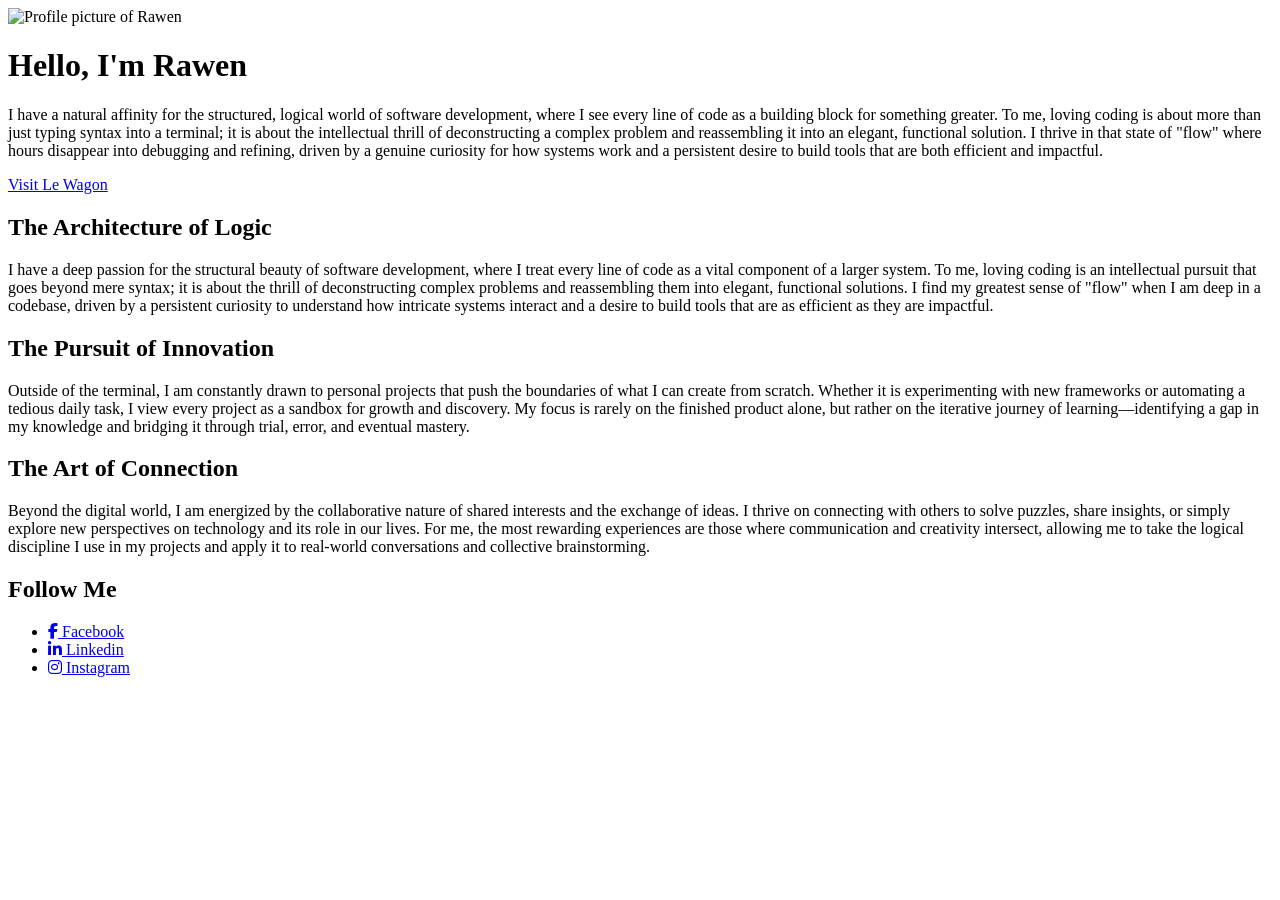
==== index.html @ 0d4669b2 "Rename Profil.html to index.html" ====
<!DOCTYPE html>
<html lang="en">
<head>
  <meta charset="utf-8">
  <meta name="viewport" content="width=device-width, initial-scale=1">
  <title>My Profile - Rawen</title>
  
  <link rel="stylesheet" href="https://cdnjs.cloudflare.com/ajax/libs/font-awesome/6.4.0/css/all.min.css">
  <link href="https://fonts.googleapis.com/css2?family=Poppins:wght@300;400;600&display=swap" rel="stylesheet">
  <link rel="stylesheet" href="style.css">
</head>
<body>

  <div class="container">
    
    <header class="profile-header">
      <img src="riri.JPEG" alt="Profile picture of Rawen" class="profile-img">
      <h1>Hello, I'm Rawen</h1>
      <p class="intro-text">I have a natural affinity for the structured, logical world of software development, where I see every line of code as a building block for something greater. To me, loving coding is about more than just typing syntax into a terminal; it is about the intellectual thrill of deconstructing a complex problem and reassembling it into an elegant, functional solution. I thrive in that state of "flow" where hours disappear into debugging and refining, driven by a genuine curiosity for how systems work and a persistent desire to build tools that are both efficient and impactful.</p>
      <a href="https://www.lewagon.com" class="btn" target="_blank">Visit Le Wagon</a>
    </header>

    <main>
      <section class="card">
        <h2>The Architecture of Logic</h2>
        <p>I have a deep passion for the structural beauty of software development, where I treat every line of code as a vital component of a larger system. To me, loving coding is an intellectual pursuit that goes beyond mere syntax; it is about the thrill of deconstructing complex problems and reassembling them into elegant, functional solutions. I find my greatest sense of "flow" when I am deep in a codebase, driven by a persistent curiosity to understand how intricate systems interact and a desire to build tools that are as efficient as they are impactful.</p>
      </section>

      <section class="card">
        <h2>The Pursuit of Innovation</h2>
        <p>Outside of the terminal, I am constantly drawn to personal projects that push the boundaries of what I can create from scratch. Whether it is experimenting with new frameworks or automating a tedious daily task, I view every project as a sandbox for growth and discovery. My focus is rarely on the finished product alone, but rather on the iterative journey of learning—identifying a gap in my knowledge and bridging it through trial, error, and eventual mastery.</p>
      </section>

      <section class="card">
        <h2>The Art of Connection</h2>
        <p>Beyond the digital world, I am energized by the collaborative nature of shared interests and the exchange of ideas. I thrive on connecting with others to solve puzzles, share insights, or simply explore new perspectives on technology and its role in our lives. For me, the most rewarding experiences are those where communication and creativity intersect, allowing me to take the logical discipline I use in my projects and apply it to real-world conversations and collective brainstorming.</p>
      </section>
    </main>

    <footer class="social-footer">
      <h2>Follow Me</h2>
      <ul class="social-links">
        <li>
          <a href="https://www.facebook.com/rourou.omri.5" class="social-btn facebook">
            <i class="fab fa-facebook-f"></i> Facebook
          </a>
        </li>
        <li>
          <a href="#" class="social-btn linkedin">
            <i class="fab fa-linkedin-in"></i> Linkedin
          </a>
        </li>
        <li>
          <a href="https://www.instagram.com/rawen_omri/" class="social-btn instagram">
            <i class="fab fa-instagram"></i> Instagram
          </a>
        </li>
      </ul>
    </footer>

  </div>

</body>
</html>
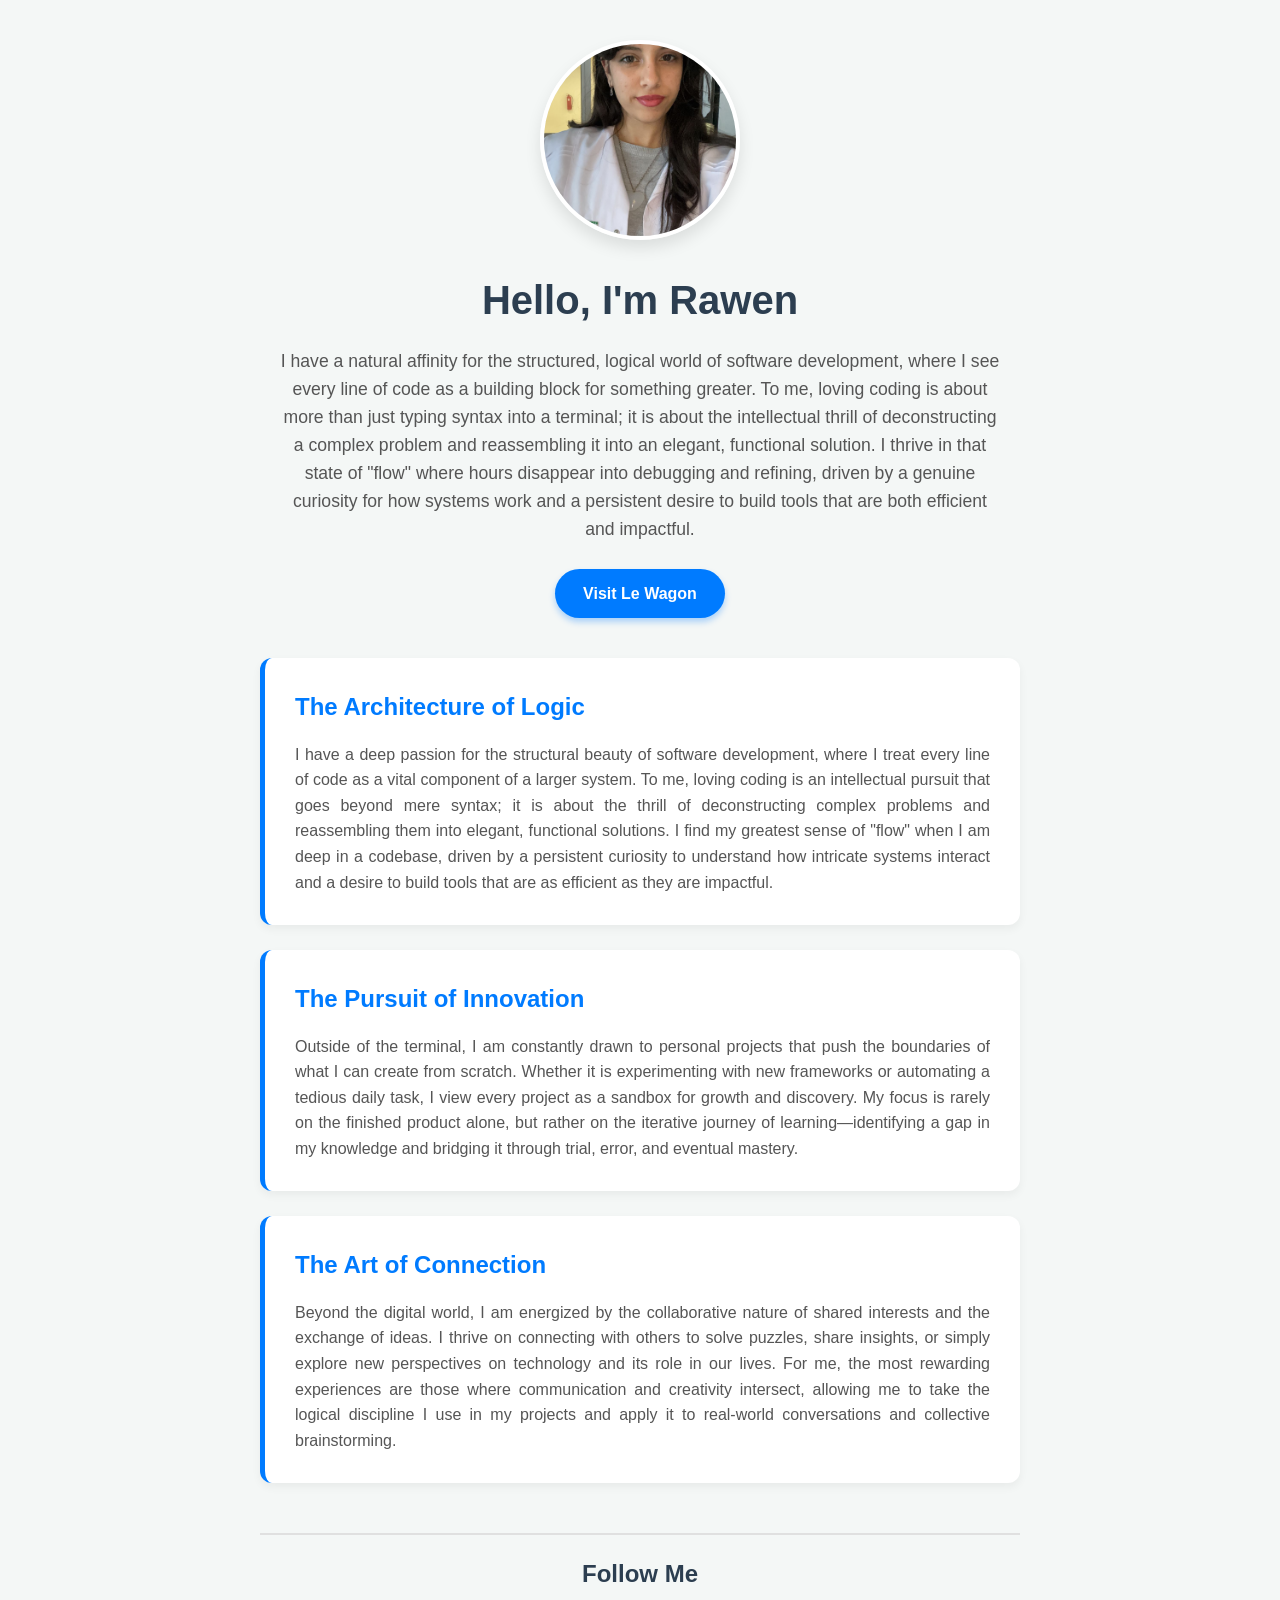
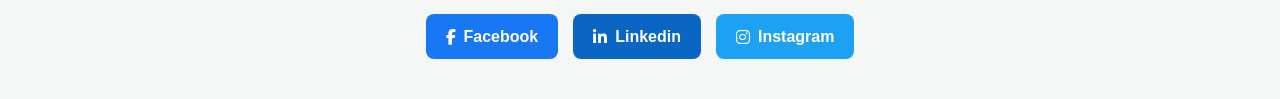
==== commit 371f37b4: "Update index.html" ====
--- a/index.html
+++ b/index.html
@@ -14,7 +14,7 @@
   <div class="container">
     
     <header class="profile-header">
-      <img src="riri.JPEG" alt="Profile picture of Rawen" class="profile-img">
+      <img src="riri.jpeg" alt="Profile picture of Rawen" class="profile-img">
       <h1>Hello, I'm Rawen</h1>
       <p class="intro-text">I have a natural affinity for the structured, logical world of software development, where I see every line of code as a building block for something greater. To me, loving coding is about more than just typing syntax into a terminal; it is about the intellectual thrill of deconstructing a complex problem and reassembling it into an elegant, functional solution. I thrive in that state of "flow" where hours disappear into debugging and refining, driven by a genuine curiosity for how systems work and a persistent desire to build tools that are both efficient and impactful.</p>
       <a href="https://www.lewagon.com" class="btn" target="_blank">Visit Le Wagon</a>
--- a/style.css
+++ b/style.css
@@ -0,0 +1,139 @@
+/* --- Global Styles & Reset --- */
+* {
+  margin: 0;
+  padding: 0;
+  box-sizing: border-box;
+}
+
+body {
+  /* A bright, clean background with a modern sans-serif font */
+  font-family: 'Poppins', sans-serif;
+  background-color: #f4f7f6;
+  color: #333;
+  line-height: 1.6;
+}
+
+/* --- Layout Container --- */
+.container {
+  max-width: 800px;
+  margin: 0 auto;
+  padding: 40px 20px;
+}
+
+/* --- Header Section --- */
+.profile-header {
+  text-align: center;
+  margin-bottom: 40px;
+}
+
+.profile-img {
+  width: 200px;
+  height: 200px;
+  object-fit: cover; /* Keeps the image from stretching */
+  border-radius: 50%; /* Makes the image a perfect circle */
+  border: 4px solid #ffffff;
+  box-shadow: 0 8px 16px rgba(0,0,0,0.1);
+  margin-bottom: 20px;
+}
+
+h1 {
+  font-size: 2.5rem;
+  color: #2c3e50;
+  margin-bottom: 15px;
+}
+
+.intro-text {
+  font-size: 1.1rem;
+  color: #555;
+  margin-bottom: 25px;
+  padding: 0 20px;
+}
+
+/* --- Buttons --- */
+.btn {
+  display: inline-block;
+  background-color: #007bff; /* Bright blue accent */
+  color: #ffffff;
+  padding: 12px 28px;
+  text-decoration: none;
+  border-radius: 30px;
+  font-weight: 600;
+  transition: background-color 0.3s ease, transform 0.2s ease;
+  box-shadow: 0 4px 6px rgba(0, 123, 255, 0.3);
+}
+
+.btn:hover {
+  background-color: #0056b3;
+  transform: translateY(-2px); /* Slight lift effect on hover */
+}
+
+/* --- Main Content Cards --- */
+.card {
+  background-color: #ffffff;
+  border-radius: 12px;
+  padding: 30px;
+  margin-bottom: 25px;
+  box-shadow: 0 4px 10px rgba(0,0,0,0.05); /* Soft shadow for depth */
+  border-left: 5px solid #007bff; /* Bright accent border */
+}
+
+.card h2 {
+  color: #007bff;
+  margin-bottom: 15px;
+  font-size: 1.5rem;
+}
+
+.card p {
+  color: #555;
+  text-align: justify;
+}
+
+/* --- Footer & Social Links --- */
+.social-footer {
+  text-align: center;
+  margin-top: 50px;
+  padding-top: 20px;
+  border-top: 2px solid #e0e0e0;
+}
+
+.social-footer h2 {
+  color: #2c3e50;
+  margin-bottom: 20px;
+}
+
+.social-links {
+  list-style: none; /* Removes the default bullet points */
+  display: flex;
+  justify-content: center;
+  gap: 15px; /* Spaces out the buttons */
+  flex-wrap: wrap;
+}
+
+.social-btn {
+  display: flex;
+  align-items: center;
+  gap: 8px;
+  text-decoration: none;
+  padding: 10px 20px;
+  border-radius: 8px;
+  color: #ffffff;
+  font-weight: 600;
+  transition: opacity 0.3s ease;
+}
+
+.social-btn:hover {
+  opacity: 0.8; /* Slight fade out on hover */
+}
+
+/* Brand specific colors for the social buttons */
+.facebook {
+  background-color: #1877f2;
+}
+
+.linkedin {
+  background-color: #0a66c2;
+}
+
+.instagram {
+  background-color: #1da1f2;
+}
